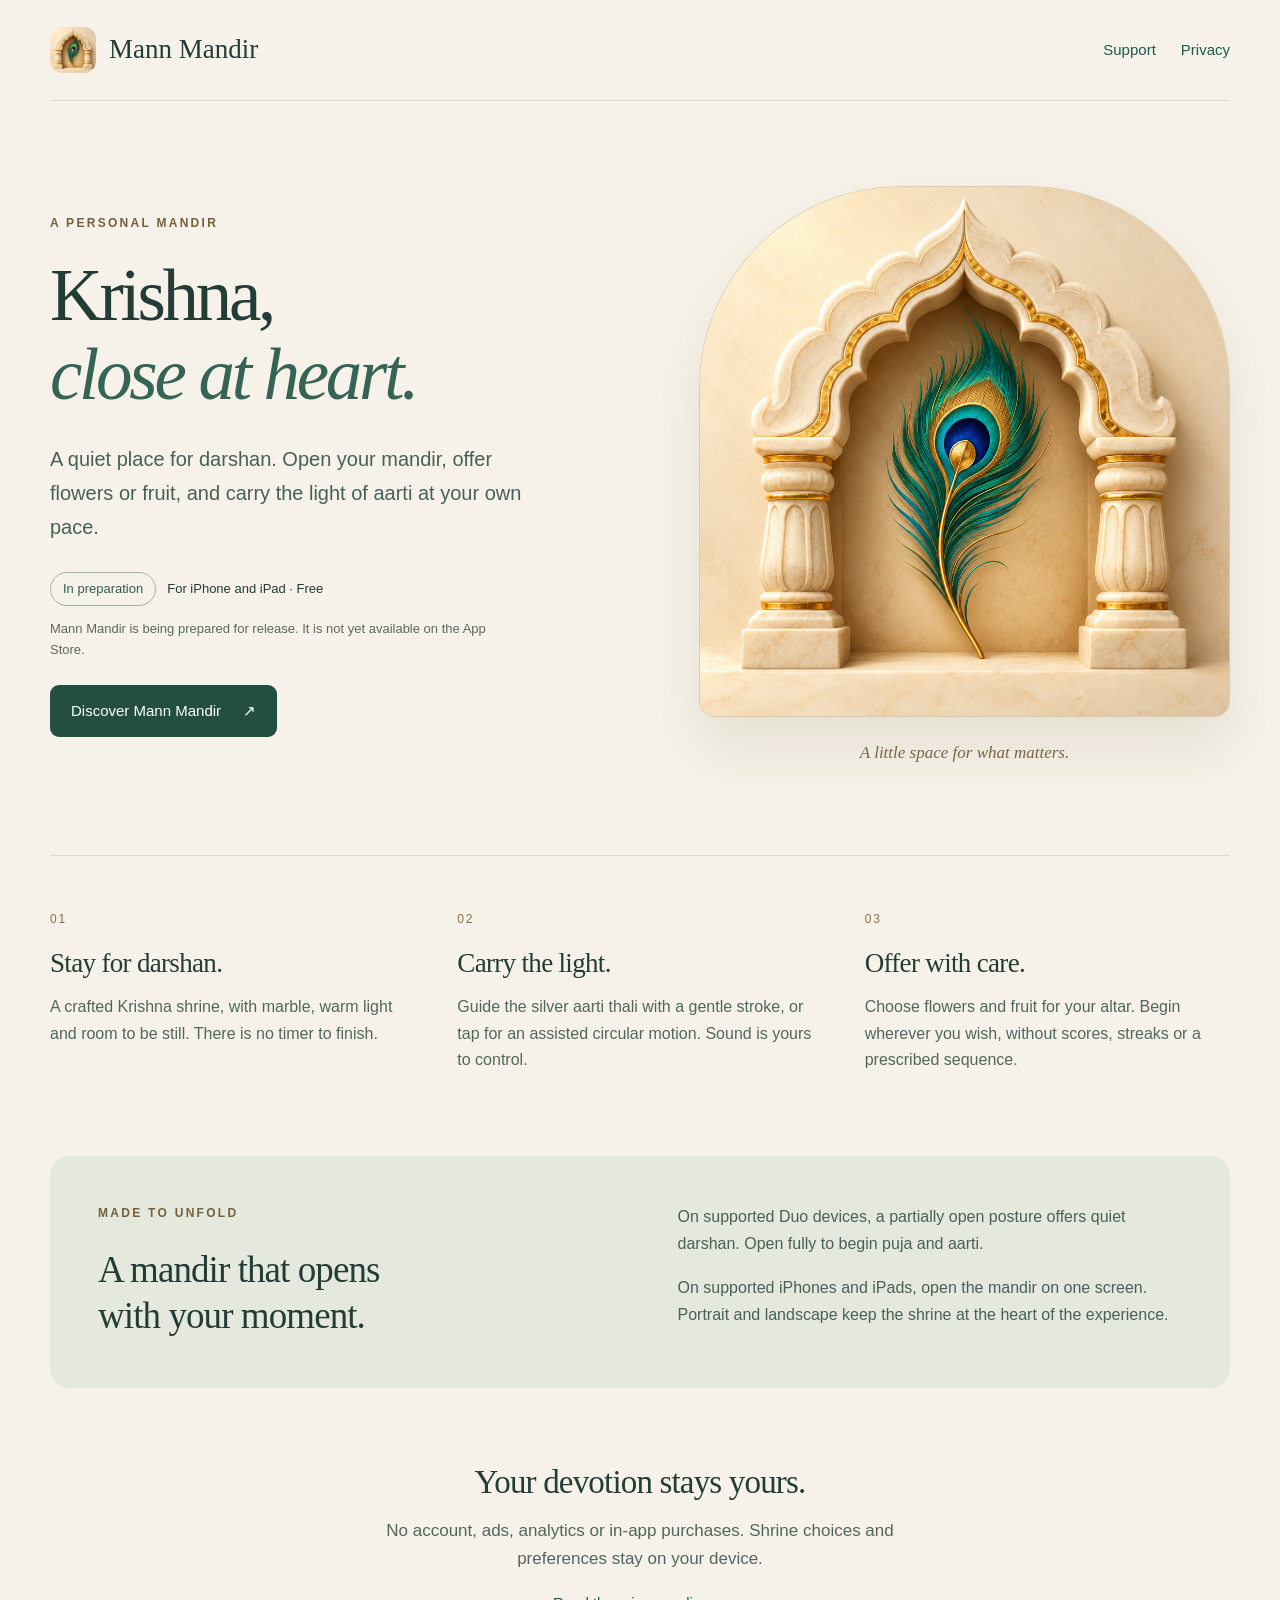
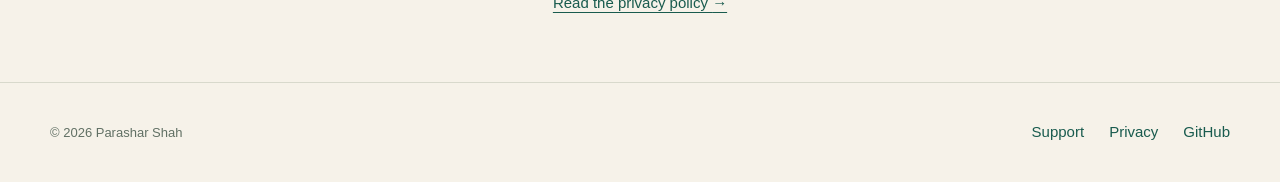
==== index.html @ 18c19cf2 "Publish Mann Mandir product, support and privacy pages" ====
<!doctype html>
<html lang="en"><head><meta charset="utf-8"><meta name="viewport" content="width=device-width, initial-scale=1"><meta name="description" content="A personal Krishna mandir for darshan, aarti, flowers and fruit offerings. Free, private and in preparation for iPhone and iPad."><meta name="theme-color" content="#f6f2e9"><title>Mann Mandir · A quiet place for darshan</title><link rel="stylesheet" href="style.css"><link rel="icon" type="image/png" href="assets/mann-mandir-icon.png"><link rel="apple-touch-icon" href="assets/mann-mandir-icon.png"></head>
<body><a class="skip" href="#main">Skip to content</a><header><nav class="wrap top" aria-label="Main navigation"><a class="brand" href="./"><img src="assets/mann-mandir-icon.png" width="46" height="46" alt=""><span>Mann Mandir</span></a><div class="links"><a href="support.html">Support</a><a href="privacy.html">Privacy</a></div></nav></header><main id="main"><section class="hero wrap"><div class="hero-copy"><p class="eyebrow">A personal mandir</p><h1>Krishna,<br><em>close at heart.</em></h1><p class="lede">A quiet place for darshan. Open your mandir, offer flowers or fruit, and carry the light of aarti at your own pace.</p><div class="availability"><span class="status">In preparation</span><span>For iPhone and iPad · Free</span></div><p class="small">Mann Mandir is being prepared for release. It is not yet available on the App Store.</p><a class="button" href="support.html">Discover Mann Mandir <span aria-hidden="true">↗</span></a></div><figure class="art"><img src="assets/mann-mandir-icon.png" alt="A peacock feather within a carved ivory mandir arch, the Mann Mandir app icon." width="1024" height="1024"><figcaption>A little space for what matters.</figcaption></figure></section>
<section class="rituals wrap" aria-label="Inside your mandir"><article><span class="number" aria-hidden="true">01</span><h2>Stay for darshan.</h2><p>A crafted Krishna shrine, with marble, warm light and room to be still. There is no timer to finish.</p></article><article><span class="number" aria-hidden="true">02</span><h2>Carry the light.</h2><p>Guide the silver aarti thali with a gentle stroke, or tap for an assisted circular motion. Sound is yours to control.</p></article><article><span class="number" aria-hidden="true">03</span><h2>Offer with care.</h2><p>Choose flowers and fruit for your altar. Begin wherever you wish, without scores, streaks or a prescribed sequence.</p></article></section>
<section class="fold wrap"><div><p class="eyebrow">Made to unfold</p><h2>A mandir that opens<br>with your moment.</h2></div><div><p>On supported Duo devices, a partially open posture offers quiet darshan. Open fully to begin puja and aarti.</p><p>On supported iPhones and iPads, open the mandir on one screen. Portrait and landscape keep the shrine at the heart of the experience.</p></div></section>
<section class="privacy-note wrap"><h2>Your devotion stays yours.</h2><p>No account, ads, analytics or in-app purchases. Shrine choices and preferences stay on your device.</p><a href="privacy.html">Read the privacy policy <span aria-hidden="true">→</span></a></section></main><footer><div class="wrap foot"><span>© 2026 Parashar Shah</span><nav aria-label="Footer"><a href="support.html">Support</a><a href="privacy.html">Privacy</a><a href="https://github.com/pstarwars2026/mann-mandir">GitHub</a></nav></div></footer></body></html>
---- style.css ----
*{box-sizing:border-box}html{scroll-behavior:smooth}body{margin:0;background:#f6f2e9;color:#243c36;font:17px/1.65 -apple-system,BlinkMacSystemFont,"Segoe UI",sans-serif}a{color:#195b4e;text-underline-offset:4px}a:hover{color:#0d3c33}a:focus-visible{outline:3px solid #9a681c;outline-offset:5px;border-radius:3px}img{max-width:100%;height:auto;display:block}.wrap{width:min(1180px,calc(100% - 64px));margin-inline:auto}.skip{position:absolute;left:20px;top:-80px;padding:12px 20px;background:#fff;z-index:5}.skip:focus{top:12px}.top{display:flex;align-items:center;justify-content:space-between;gap:24px;padding-block:27px;border-bottom:1px solid #d8d9cc}.brand{display:flex;align-items:center;gap:13px;text-decoration:none;color:#243c36;font:27px/1.1 Georgia,serif}.brand img{border-radius:12px}.links,.foot nav{display:flex;gap:25px}.links a,.foot a{text-decoration:none;padding-block:10px;font-size:15px}.hero{display:grid;grid-template-columns:1.1fr 1fr;gap:65px;align-items:center;padding-block:85px 90px}.eyebrow{text-transform:uppercase;letter-spacing:.19em;font-size:12px;font-weight:650;color:#75603c;margin:0 0 23px}h1,h2{font-family:Georgia,"Times New Roman",serif;font-weight:400}h1{font-size:clamp(48px,5.7vw,76px);line-height:1.08;letter-spacing:-.045em;margin:0 0 28px}h1 em{font-weight:400;color:#356457}h2{font-size:31px;line-height:1.25;letter-spacing:-.025em;margin:14px 0}p{margin:0 0 18px}.lede{font-size:20px;line-height:1.7;max-width:510px;color:#486059}.availability{display:flex;align-items:center;flex-wrap:wrap;gap:11px;margin-top:28px;font-size:13px}.status{display:inline-flex;border:1px solid #a3b2a7;border-radius:100px;padding:5px 12px;color:#305e50}.small{font-size:13px;color:#5d6860;margin-block:12px 24px;max-width:470px}.button{display:inline-flex;align-items:center;justify-content:space-between;gap:22px;background:#234f43;color:#fff;text-decoration:none;padding:14px 21px;border-radius:9px;font-size:15px;min-height:50px}.button:hover{background:#173c32;color:#fff}.art{margin:0;position:relative}.art img{border-radius:38% 38% 15px 15px;box-shadow:0 30px 55px #664e251c;border:1px solid #dacaa9}.art figcaption{text-align:center;font:italic 17px/1.5 Georgia,serif;color:#776547;margin-top:23px}.rituals{display:grid;grid-template-columns:repeat(3,1fr);gap:42px;padding-block:48px 65px;border-top:1px solid #d8d9cc}.number{font-size:12px;letter-spacing:.15em;color:#8c7046}.rituals h2{font-size:27px}.rituals p{font-size:16px;color:#52665d}.fold{display:grid;grid-template-columns:1fr 1fr;gap:75px;background:#e5e9dd;border-radius:20px;padding:48px}.fold h2{font-size:37px;margin:0}.fold p:not(.eyebrow){font-size:16px;color:#486059}.fold p:last-child{margin:0}.privacy-note{text-align:center;padding-block:60px 65px}.privacy-note h2{font-size:33px}.privacy-note p{max-width:570px;margin:0 auto 16px;color:#52665d}.privacy-note a{font-size:15px}footer{border-top:1px solid #d8d9cc}.foot{display:flex;justify-content:space-between;align-items:center;gap:24px;padding-block:27px;color:#617064;font-size:13px}.reading{max-width:820px;padding-block:65px 80px}.reading h1{font-size:clamp(45px,5vw,65px)}.intro{font-size:21px;color:#486059;margin-bottom:34px}.reading h2{margin-top:39px;font-size:29px}.reading p{color:#486059}.reading strong{color:#243c36;font-weight:600}.notice{background:#e5e9dd;border-radius:15px;padding:23px 26px}.notice p{margin:7px 0 0;font-size:15px}.reading .small{max-width:100%}@media(max-width:850px){.hero{gap:35px;padding-block:55px}.hero h1{font-size:55px}.lede{font-size:18px}.art figcaption{font-size:15px}.rituals{gap:25px}.fold{gap:35px;padding:35px}}@media(max-width:620px){.wrap{width:calc(100% - 36px)}.top{padding-block:19px;gap:12px}.brand{font-size:23px;gap:9px}.brand img{width:37px;height:37px;border-radius:10px}.links{gap:16px}.links a{font-size:13px}.hero{grid-template-columns:1fr;padding-block:42px 48px;gap:38px}.hero h1{font-size:61px}.hero .art{max-width:430px;width:100%;margin:auto}.lede{font-size:19px}.rituals{grid-template-columns:1fr;gap:19px;padding-block:32px 38px}.rituals article{border-bottom:1px solid #dedfd4;padding-bottom:14px}.rituals article:last-child{border:0}.fold{grid-template-columns:1fr;padding:29px 25px;gap:22px}.fold h2{font-size:34px}.privacy-note{padding-block:38px 43px}.foot{flex-direction:column;gap:7px;align-items:flex-start;padding-block:21px}.foot nav{gap:23px}.reading{padding-block:42px 55px}.reading h1{font-size:49px}.reading h2{font-size:27px}.intro{font-size:19px}.notice{padding:20px}.reading p{overflow-wrap:break-word}}@media(prefers-reduced-motion:reduce){html{scroll-behavior:auto}}
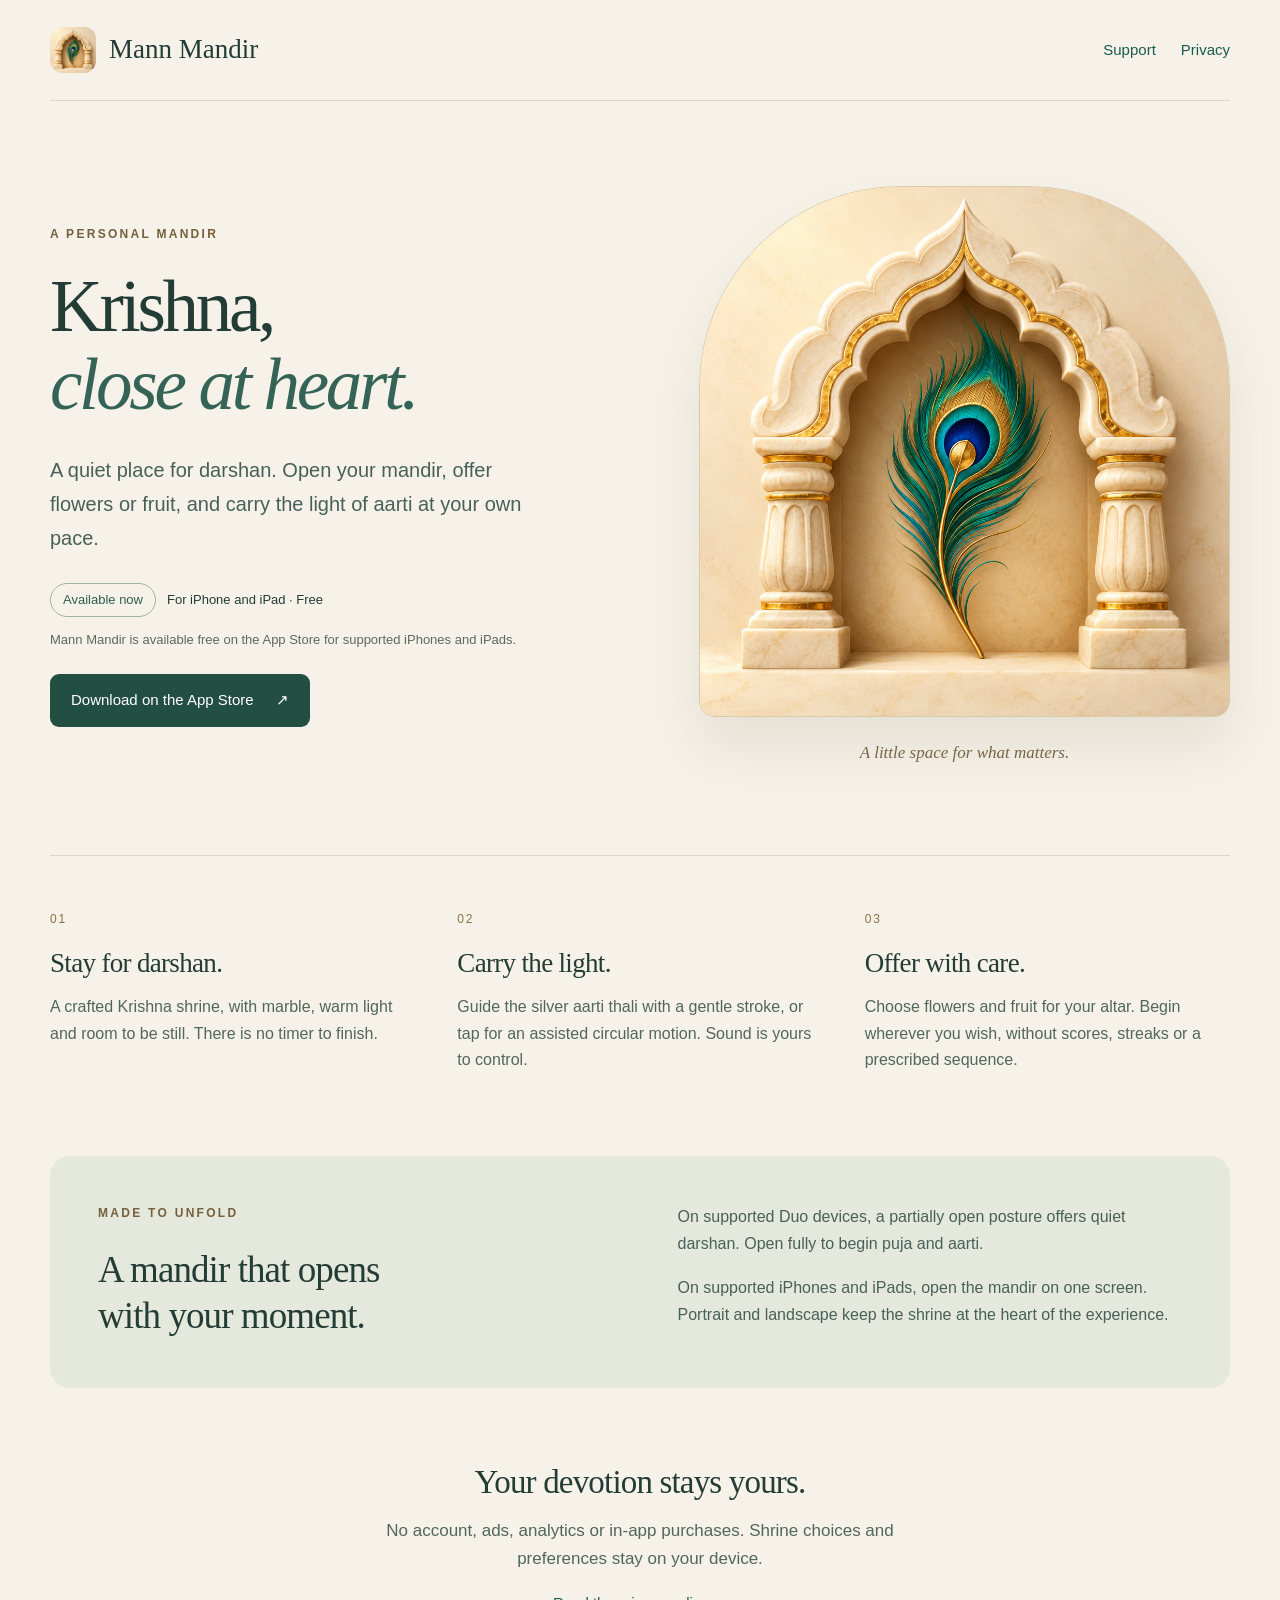
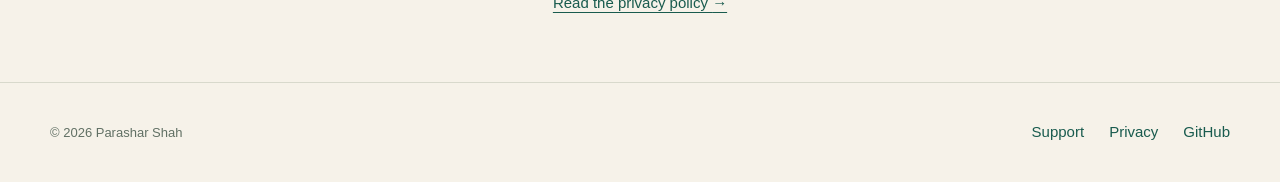
==== commit 41a4d9ea: "Update Mann Mandir availability and App Store link" ====
--- a/index.html
+++ b/index.html
@@ -1,6 +1,6 @@
 <!doctype html>
-<html lang="en"><head><meta charset="utf-8"><meta name="viewport" content="width=device-width, initial-scale=1"><meta name="description" content="A personal Krishna mandir for darshan, aarti, flowers and fruit offerings. Free, private and in preparation for iPhone and iPad."><meta name="theme-color" content="#f6f2e9"><title>Mann Mandir · A quiet place for darshan</title><link rel="stylesheet" href="style.css"><link rel="icon" type="image/png" href="assets/mann-mandir-icon.png"><link rel="apple-touch-icon" href="assets/mann-mandir-icon.png"></head>
-<body><a class="skip" href="#main">Skip to content</a><header><nav class="wrap top" aria-label="Main navigation"><a class="brand" href="./"><img src="assets/mann-mandir-icon.png" width="46" height="46" alt=""><span>Mann Mandir</span></a><div class="links"><a href="support.html">Support</a><a href="privacy.html">Privacy</a></div></nav></header><main id="main"><section class="hero wrap"><div class="hero-copy"><p class="eyebrow">A personal mandir</p><h1>Krishna,<br><em>close at heart.</em></h1><p class="lede">A quiet place for darshan. Open your mandir, offer flowers or fruit, and carry the light of aarti at your own pace.</p><div class="availability"><span class="status">In preparation</span><span>For iPhone and iPad · Free</span></div><p class="small">Mann Mandir is being prepared for release. It is not yet available on the App Store.</p><a class="button" href="support.html">Discover Mann Mandir <span aria-hidden="true">↗</span></a></div><figure class="art"><img src="assets/mann-mandir-icon.png" alt="A peacock feather within a carved ivory mandir arch, the Mann Mandir app icon." width="1024" height="1024"><figcaption>A little space for what matters.</figcaption></figure></section>
+<html lang="en"><head><meta charset="utf-8"><meta name="viewport" content="width=device-width, initial-scale=1"><meta name="description" content="A personal Krishna mandir for darshan, aarti, flowers and fruit offerings. Free, private and available for iPhone and iPad."><meta name="theme-color" content="#f6f2e9"><title>Mann Mandir · A quiet place for darshan</title><link rel="stylesheet" href="style.css"><link rel="icon" type="image/png" href="assets/mann-mandir-icon.png"><link rel="apple-touch-icon" href="assets/mann-mandir-icon.png"></head>
+<body><a class="skip" href="#main">Skip to content</a><header><nav class="wrap top" aria-label="Main navigation"><a class="brand" href="./"><img src="assets/mann-mandir-icon.png" width="46" height="46" alt=""><span>Mann Mandir</span></a><div class="links"><a href="support.html">Support</a><a href="privacy.html">Privacy</a></div></nav></header><main id="main"><section class="hero wrap"><div class="hero-copy"><p class="eyebrow">A personal mandir</p><h1>Krishna,<br><em>close at heart.</em></h1><p class="lede">A quiet place for darshan. Open your mandir, offer flowers or fruit, and carry the light of aarti at your own pace.</p><div class="availability"><span class="status">Available now</span><span>For iPhone and iPad · Free</span></div><p class="small">Mann Mandir is available free on the App Store for supported iPhones and iPads.</p><a class="button" href="https://apps.apple.com/us/app/mann-mandir/id6829619459">Download on the App Store <span aria-hidden="true">↗</span></a></div><figure class="art"><img src="assets/mann-mandir-icon.png" alt="A peacock feather within a carved ivory mandir arch, the Mann Mandir app icon." width="1024" height="1024"><figcaption>A little space for what matters.</figcaption></figure></section>
 <section class="rituals wrap" aria-label="Inside your mandir"><article><span class="number" aria-hidden="true">01</span><h2>Stay for darshan.</h2><p>A crafted Krishna shrine, with marble, warm light and room to be still. There is no timer to finish.</p></article><article><span class="number" aria-hidden="true">02</span><h2>Carry the light.</h2><p>Guide the silver aarti thali with a gentle stroke, or tap for an assisted circular motion. Sound is yours to control.</p></article><article><span class="number" aria-hidden="true">03</span><h2>Offer with care.</h2><p>Choose flowers and fruit for your altar. Begin wherever you wish, without scores, streaks or a prescribed sequence.</p></article></section>
 <section class="fold wrap"><div><p class="eyebrow">Made to unfold</p><h2>A mandir that opens<br>with your moment.</h2></div><div><p>On supported Duo devices, a partially open posture offers quiet darshan. Open fully to begin puja and aarti.</p><p>On supported iPhones and iPads, open the mandir on one screen. Portrait and landscape keep the shrine at the heart of the experience.</p></div></section>
 <section class="privacy-note wrap"><h2>Your devotion stays yours.</h2><p>No account, ads, analytics or in-app purchases. Shrine choices and preferences stay on your device.</p><a href="privacy.html">Read the privacy policy <span aria-hidden="true">→</span></a></section></main><footer><div class="wrap foot"><span>© 2026 Parashar Shah</span><nav aria-label="Footer"><a href="support.html">Support</a><a href="privacy.html">Privacy</a><a href="https://github.com/pstarwars2026/mann-mandir">GitHub</a></nav></div></footer></body></html>
